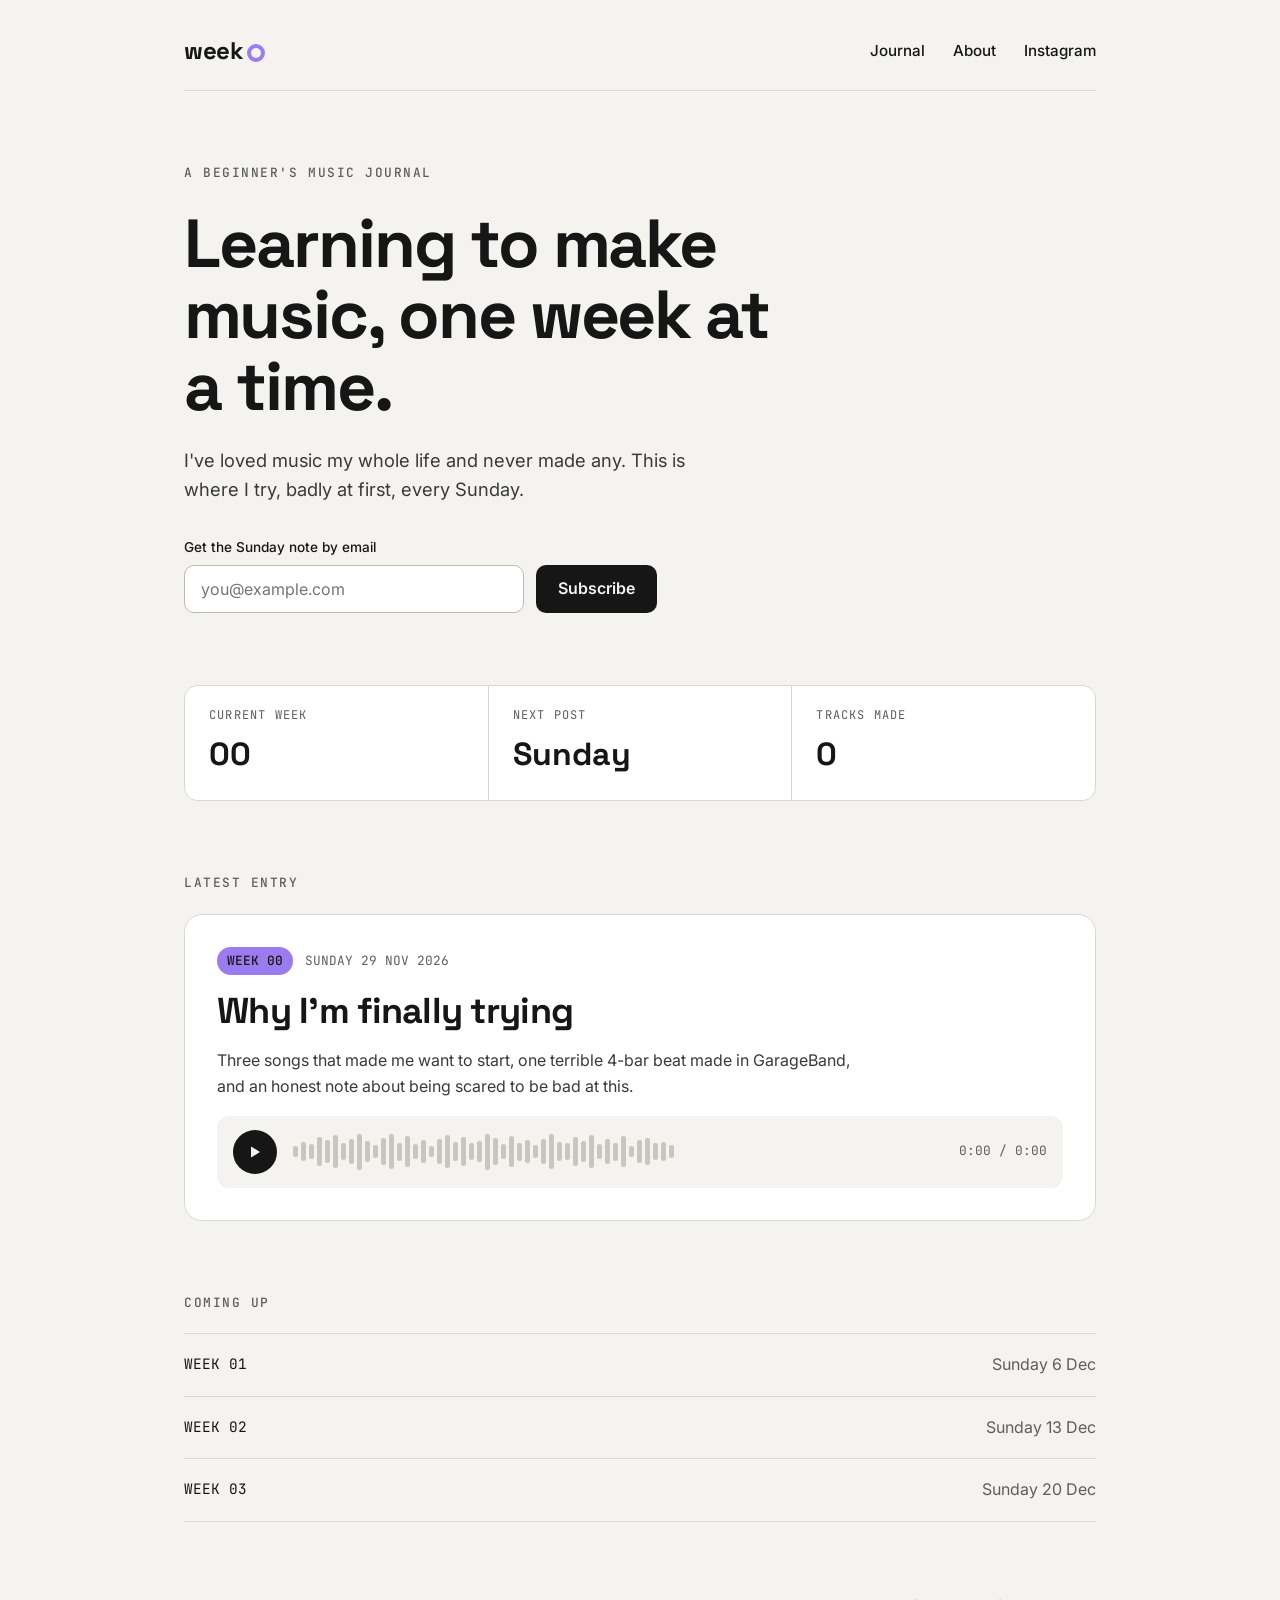
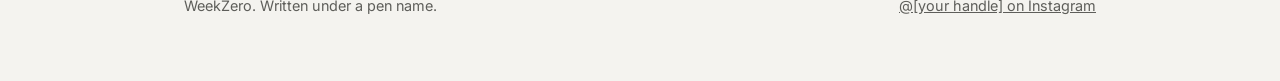
==== index.html @ 58c648e6 "Add WeekZero site" ====
<!doctype html>
<html lang="en">
<head>
<meta charset="utf-8">
<meta name="viewport" content="width=device-width, initial-scale=1">
<link rel="icon" href="/favicon.png">
<link rel="preconnect" href="https://fonts.googleapis.com">
<link rel="stylesheet" href="https://fonts.googleapis.com/css2?family=Inter:wght@400;500;600&family=JetBrains+Mono:wght@400;500&family=Space+Grotesk:wght@500;700&display=swap">
<title>WeekZero</title>
<meta name="description" content="A beginner learning to make music, one week at a time.">
<link rel="stylesheet" href="/style.css">
</head>
<body>
<div class="wrap">
<header class="site">
<a class="logo" href="/" aria-label="WeekZero home">week<span class="ring"></span></a>
<nav class="main" aria-label="Main"><a href="/">Journal</a><a href="/about.html">About</a><a href="#">Instagram</a></nav>
</header>
<section class="hero">
<p class="label">A beginner's music journal</p>
<h1>Learning to make music, one week at a time.</h1>
<p class="lede">I've loved music my whole life and never made any. This is where I try, badly at first, every Sunday.</p>
<!-- Subscribe form: connect to Buttondown (or similar) later by setting the form action. -->
<form class="subscribe" onsubmit="return false">
<div class="field"><label for="email">Get the Sunday note by email</label><input id="email" type="email" placeholder="you@example.com"></div>
<button class="btn" type="submit">Subscribe</button>
</form>
</section>
<section class="stats" aria-label="Progress">
<div><span>CURRENT WEEK</span><span>00</span></div>
<div><span>NEXT POST</span><span>Sunday</span></div>
<div><span>TRACKS MADE</span><span>0</span></div>
</section>
<section class="section">
<h2 class="label">Latest entry</h2>
<article class="card">
<div class="meta"><span class="pill">WEEK 00</span><span>SUNDAY 29 NOV 2026</span></div>
<h3><a href="/posts/week-00.html">Why I'm finally trying</a></h3>
<p>Three songs that made me want to start, one terrible 4-bar beat made in GarageBand, and an honest note about being scared to be bad at this.</p>
<div class="player">
<button type="button" aria-label="Play week 0 clip"></button>
<div class="wave" aria-hidden="true"></div>
<span class="time">0:00 / 0:00</span>
<audio preload="metadata" src="/audio/week-00.mp3"></audio>
</div>
</article>
</section>
<section class="section">
<h2 class="label">Coming up</h2>
<div class="upcoming">
<div><span>WEEK 01</span><span>Sunday 6 Dec</span></div>
<div><span>WEEK 02</span><span>Sunday 13 Dec</span></div>
<div><span>WEEK 03</span><span>Sunday 20 Dec</span></div>
</div>
</section>
<footer class="site"><span>WeekZero. Written under a pen name.</span><a href="#">@[your handle] on Instagram</a></footer>
</div>
<script src="/player.js"></script>
</body>
</html>
---- style.css ----
:root{--paper:#F4F3EF;--white:#FFFFFF;--ink:#161616;--body:#3A3A37;--muted:#5E5E5A;--line:#DAD8D2;--accent:#9B7BF0;
--sans:Inter,system-ui,sans-serif;--display:'Space Grotesk',sans-serif;--mono:'JetBrains Mono',monospace}
*{box-sizing:border-box}
body{margin:0;background:var(--paper);color:var(--ink);font-family:var(--sans);font-size:1rem;line-height:1.6}
a{color:var(--ink)}a:hover{color:var(--muted)}
.wrap{max-width:960px;margin:0 auto;padding:0 24px 64px;display:flex;flex-direction:column;gap:72px}
.label{margin:0;font-family:var(--mono);font-size:.8rem;font-weight:500;letter-spacing:.12em;color:var(--muted);text-transform:uppercase}
header.site{display:flex;flex-wrap:wrap;justify-content:space-between;align-items:center;gap:16px;padding:32px 0 20px;border-bottom:1px solid var(--line)}
.logo{display:flex;align-items:center;text-decoration:none;font-family:var(--display);font-weight:700;font-size:1.5rem;letter-spacing:-.02em}
.logo .ring{display:inline-block;width:18px;height:18px;border:4px solid var(--accent);border-radius:50%;margin:4px 0 0 4px}
nav.main{display:flex;flex-wrap:wrap;gap:28px;font-size:.95rem;font-weight:500}
nav.main a{text-decoration:none}
.hero{display:flex;flex-direction:column;gap:24px}
.hero h1{margin:0;font-family:var(--display);font-weight:700;font-size:clamp(2.5rem,6vw,4.25rem);line-height:1.05;letter-spacing:-.03em;max-width:14ch}
.lede{margin:0;font-size:1.15rem;color:var(--body);max-width:34rem}
.subscribe{display:flex;flex-wrap:wrap;align-items:flex-end;gap:12px;margin-top:8px}
.subscribe .field{display:flex;flex-direction:column;gap:6px;flex:1 1 260px;max-width:340px}
.subscribe label{font-size:.85rem;font-weight:500}
.subscribe input{height:48px;padding:0 16px;border:1px solid #BDBAB2;border-radius:10px;background:var(--white);font:inherit;color:var(--ink)}
.btn{height:48px;padding:0 22px;border:none;border-radius:10px;background:var(--ink);color:var(--paper);font:inherit;font-weight:600;cursor:pointer}
.stats{display:grid;grid-template-columns:repeat(auto-fit,minmax(200px,1fr));gap:1px;background:var(--line);border:1px solid var(--line);border-radius:14px;overflow:hidden}
.stats div{background:var(--white);padding:20px 24px;display:flex;flex-direction:column;gap:4px}
.stats span:first-child{font-family:var(--mono);font-size:.75rem;letter-spacing:.1em;color:var(--muted)}
.stats span:last-child{font-family:var(--display);font-size:2rem;font-weight:700}
.section{display:flex;flex-direction:column;gap:20px}
.card{background:var(--white);border:1px solid var(--line);border-radius:18px;padding:32px;display:flex;flex-direction:column;gap:16px}
.meta{display:flex;flex-wrap:wrap;align-items:center;gap:12px;font-family:var(--mono);font-size:.8rem;color:var(--muted)}
.pill{font-weight:500;padding:4px 10px;border-radius:999px;background:var(--accent);color:var(--ink)}
.card h3{margin:0;font-family:var(--display);font-size:clamp(1.6rem,3.5vw,2.25rem);line-height:1.15;letter-spacing:-.02em}
.card h3 a{text-decoration:none}
.card p{margin:0;color:var(--body);max-width:40rem}
.player{display:flex;align-items:center;gap:16px;padding:14px 16px;border-radius:12px;background:var(--paper)}
.player button{flex:none;width:44px;height:44px;border-radius:50%;border:none;background:var(--ink);display:flex;align-items:center;justify-content:center;cursor:pointer}
.wave{flex:1;min-width:0;height:36px;display:flex;align-items:center;gap:3px;overflow:hidden;cursor:pointer}
.wave span{flex:1 0 3px;max-width:5px;border-radius:2px;background:#C9C6BE}
.wave span.on{background:var(--accent)}
.time{flex:none;font-family:var(--mono);font-size:.8rem;color:var(--muted)}
.upcoming{display:flex;flex-direction:column}
.upcoming div{display:flex;flex-wrap:wrap;justify-content:space-between;gap:8px;padding:18px 0;border-top:1px solid var(--line)}
.upcoming div:last-child{border-bottom:1px solid var(--line)}
.upcoming span:first-child{font-family:var(--mono);font-size:.9rem}
.upcoming span:last-child{color:var(--muted)}
footer.site{display:flex;flex-wrap:wrap;justify-content:space-between;gap:12px;font-size:.9rem;color:var(--muted)}
footer.site a{color:var(--muted)}
article.post{max-width:40rem;display:flex;flex-direction:column;gap:20px}
article.post h1{margin:0;font-family:var(--display);font-weight:700;font-size:clamp(2.25rem,5vw,3.25rem);line-height:1.08;letter-spacing:-.03em}
article.post p,article.post li{color:var(--body);font-size:1.075rem}
article.post h2{font-family:var(--display);font-size:1.5rem;letter-spacing:-.02em;margin:24px 0 0}
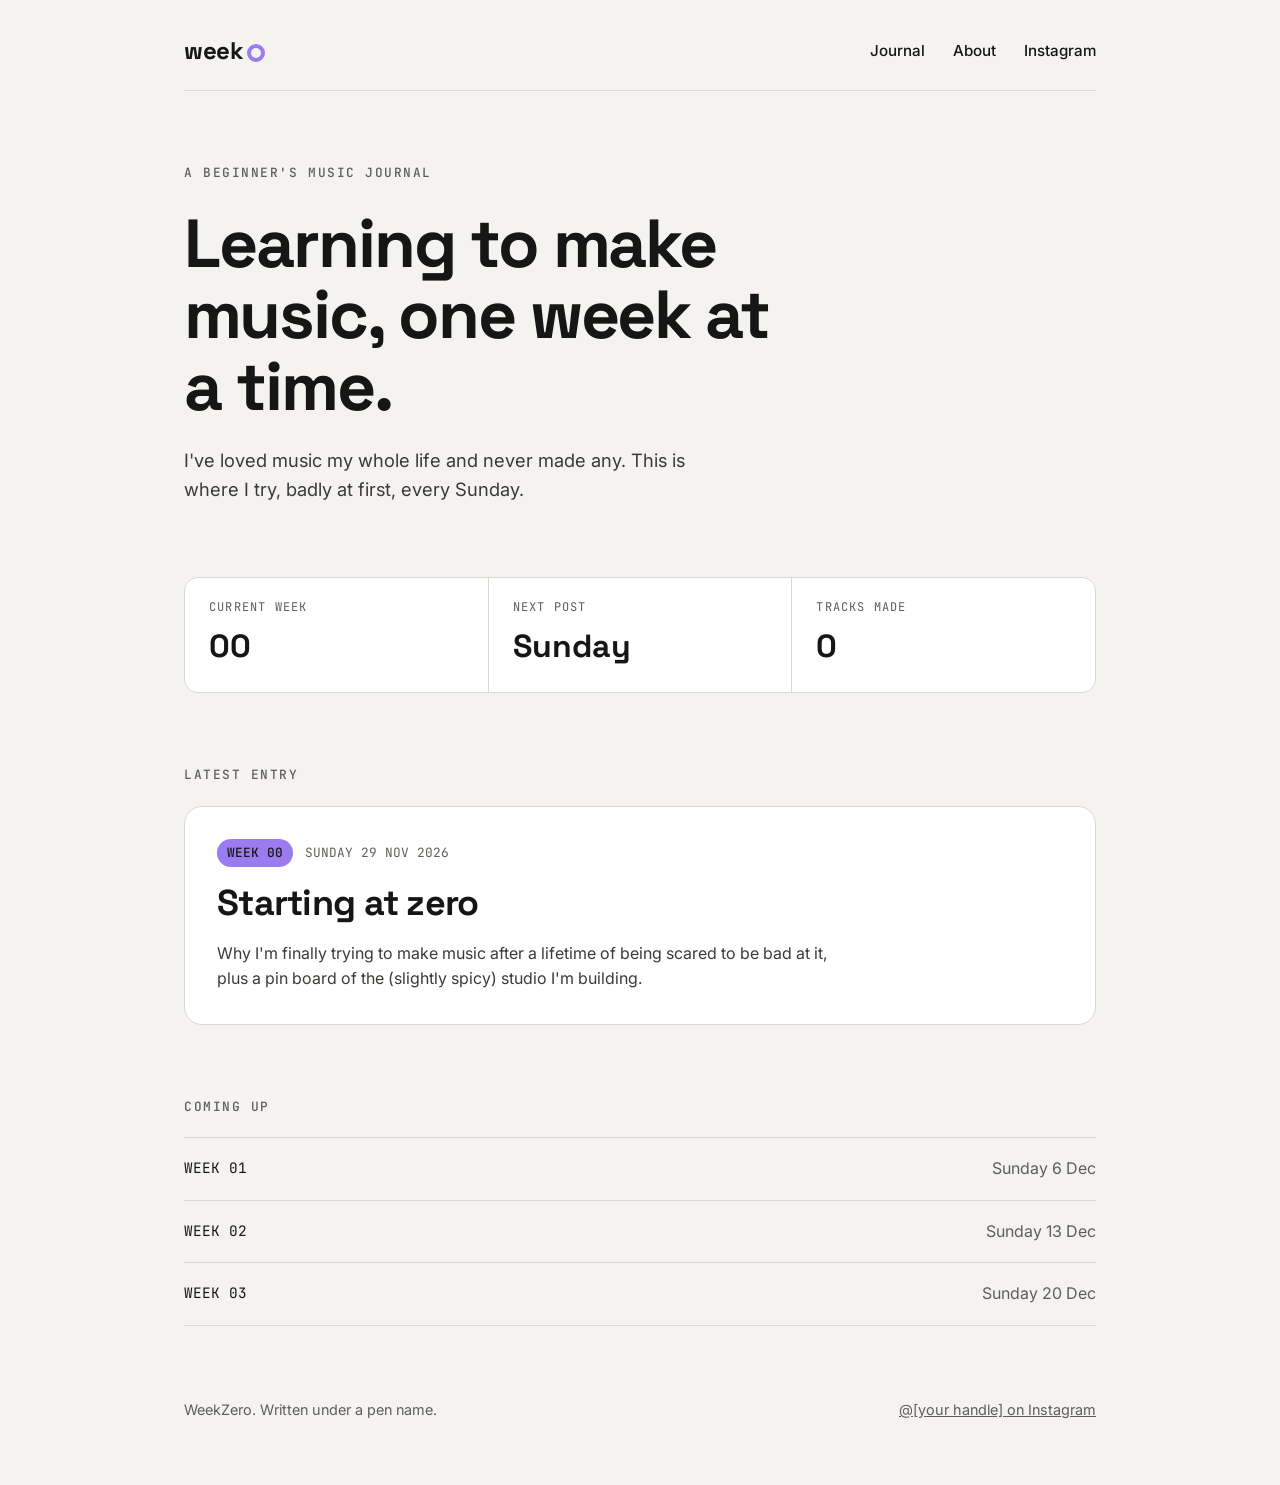
==== commit 7549c0cd: "Week0" ====
--- a/index.html
+++ b/index.html
@@ -20,11 +20,6 @@
 <p class="label">A beginner's music journal</p>
 <h1>Learning to make music, one week at a time.</h1>
 <p class="lede">I've loved music my whole life and never made any. This is where I try, badly at first, every Sunday.</p>
-<!-- Subscribe form: connect to Buttondown (or similar) later by setting the form action. -->
-<form class="subscribe" onsubmit="return false">
-<div class="field"><label for="email">Get the Sunday note by email</label><input id="email" type="email" placeholder="you@example.com"></div>
-<button class="btn" type="submit">Subscribe</button>
-</form>
 </section>
 <section class="stats" aria-label="Progress">
 <div><span>CURRENT WEEK</span><span>00</span></div>
@@ -35,14 +30,8 @@
 <h2 class="label">Latest entry</h2>
 <article class="card">
 <div class="meta"><span class="pill">WEEK 00</span><span>SUNDAY 29 NOV 2026</span></div>
-<h3><a href="/posts/week-00.html">Why I'm finally trying</a></h3>
-<p>Three songs that made me want to start, one terrible 4-bar beat made in GarageBand, and an honest note about being scared to be bad at this.</p>
-<div class="player">
-<button type="button" aria-label="Play week 0 clip"></button>
-<div class="wave" aria-hidden="true"></div>
-<span class="time">0:00 / 0:00</span>
-<audio preload="metadata" src="/audio/week-00.mp3"></audio>
-</div>
+<h3><a href="/posts/week-00.html">Starting at zero</a></h3>
+<p>Why I'm finally trying to make music after a lifetime of being scared to be bad at it, plus a pin board of the (slightly spicy) studio I'm building.</p>
 </article>
 </section>
 <section class="section">
@@ -55,6 +44,5 @@
 </section>
 <footer class="site"><span>WeekZero. Written under a pen name.</span><a href="#">@[your handle] on Instagram</a></footer>
 </div>
-<script src="/player.js"></script>
 </body>
 </html>
--- a/style.css
+++ b/style.css
@@ -44,5 +44,19 @@
 footer.site a{color:var(--muted)}
 article.post{max-width:40rem;display:flex;flex-direction:column;gap:20px}
 article.post h1{margin:0;font-family:var(--display);font-weight:700;font-size:clamp(2.25rem,5vw,3.25rem);line-height:1.08;letter-spacing:-.03em}
+article.post p{margin:0}
 article.post p,article.post li{color:var(--body);font-size:1.075rem}
 article.post h2{font-family:var(--display);font-size:1.5rem;letter-spacing:-.02em;margin:24px 0 0}
+.gif{max-width:320px;border-radius:14px;overflow:hidden}
+.board{display:grid;grid-template-columns:repeat(auto-fill,minmax(240px,1fr));gap:36px 28px;padding:8px 4px}
+.pin{position:relative;margin:0;background:var(--white);border:1px solid var(--line);border-radius:6px;padding:12px 12px 16px;transform:rotate(var(--tilt,0deg));box-shadow:0 10px 24px -14px rgba(22,22,22,.35);transition:transform .2s}
+.pin:hover{transform:rotate(0deg) scale(1.03)}
+.pin::before{content:"";position:absolute;top:-8px;left:50%;width:16px;height:16px;margin-left:-8px;border-radius:50%;background:var(--accent);box-shadow:0 2px 3px rgba(22,22,22,.3)}
+.pin-img{position:relative;aspect-ratio:4/5;border-radius:3px;background:repeating-linear-gradient(-45deg,#EEECE6 0 8px,#F4F3EF 8px 16px);display:flex;align-items:center;justify-content:center;overflow:hidden}
+.pin-img span{font-family:var(--mono);font-size:.7rem;letter-spacing:.08em;color:var(--muted);text-align:center;padding:12px;text-transform:uppercase}
+.pin-img img{position:absolute;inset:0;width:100%;height:100%;object-fit:cover}
+.pin figcaption{display:flex;flex-direction:column;gap:2px;margin-top:12px}
+.pin figcaption strong{font-family:var(--display);font-size:1rem;letter-spacing:-.01em}
+.pin figcaption span{font-size:.85rem;color:var(--muted)}
+.swatches{aspect-ratio:4/5;display:grid;grid-template-rows:repeat(4,1fr);border-radius:3px;overflow:hidden;border:1px solid var(--line)}
+@media (prefers-reduced-motion:reduce){.pin,.pin:hover{transform:none}}
